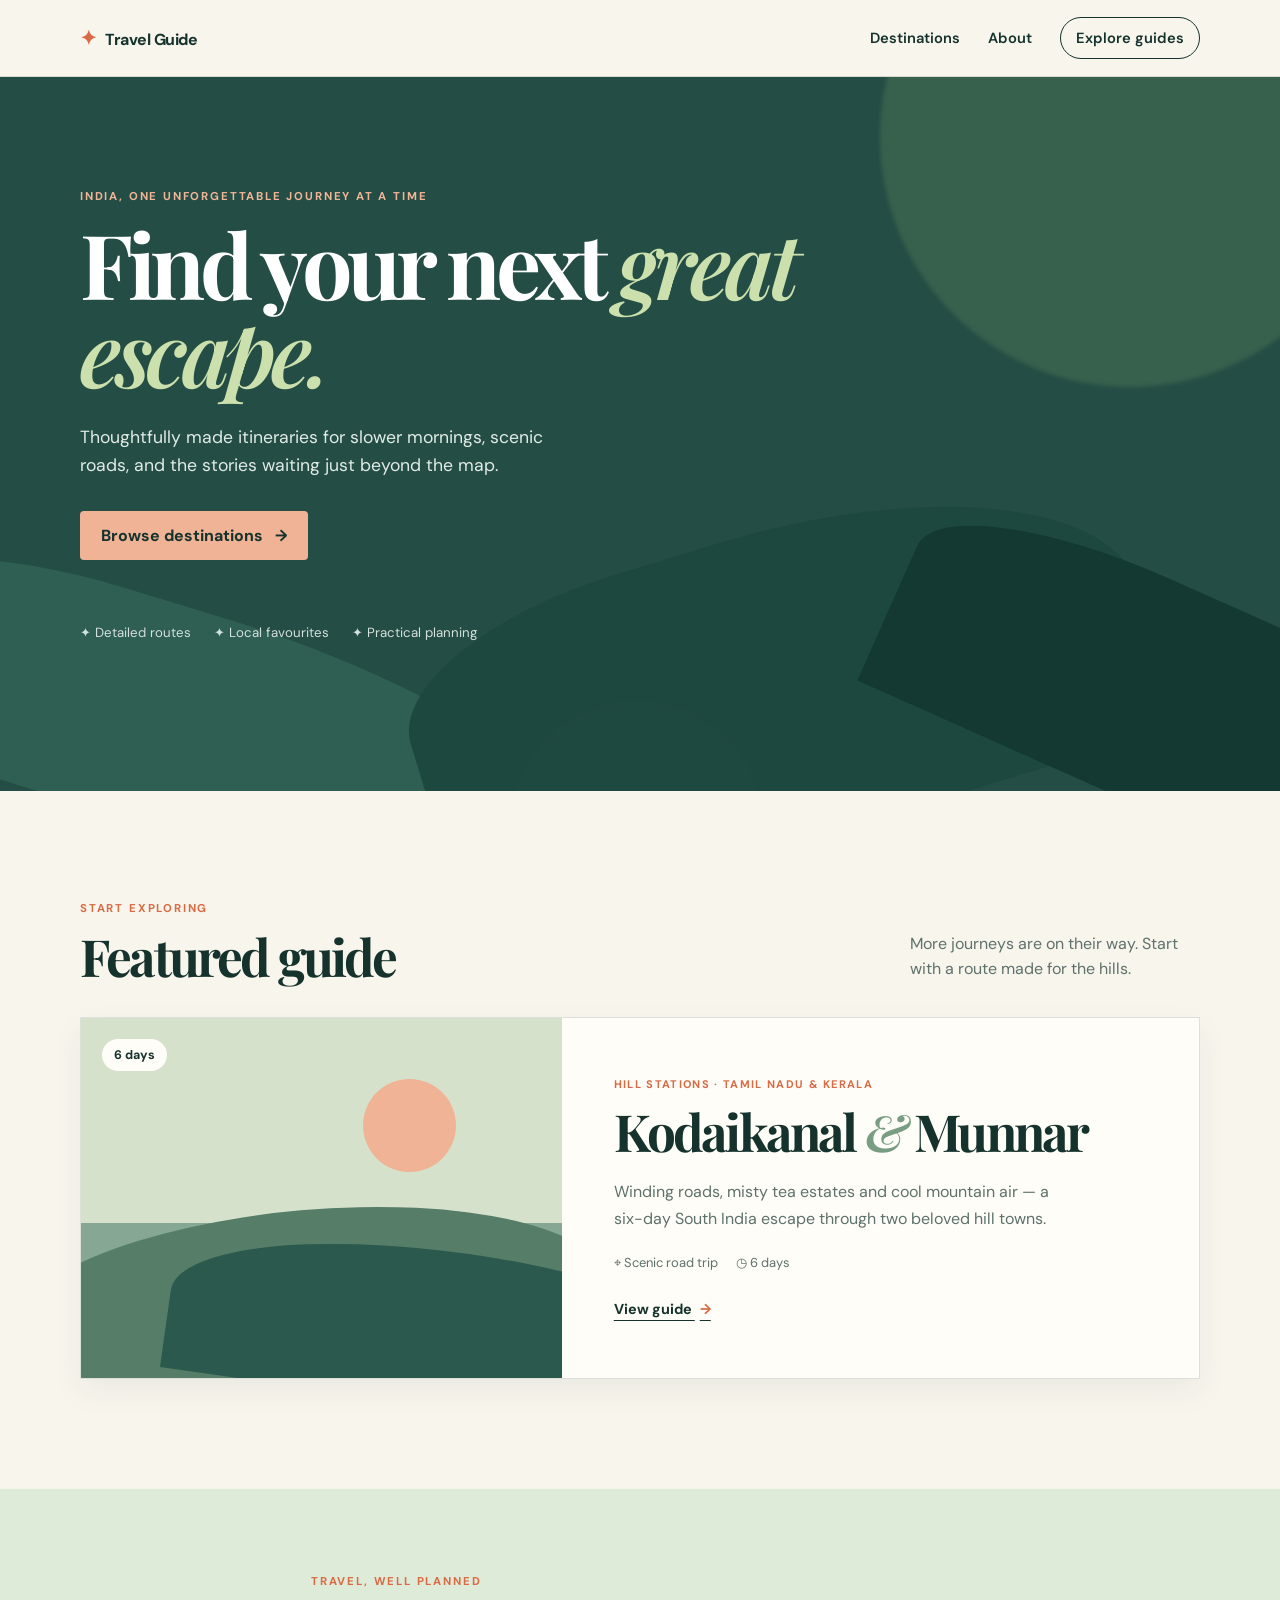
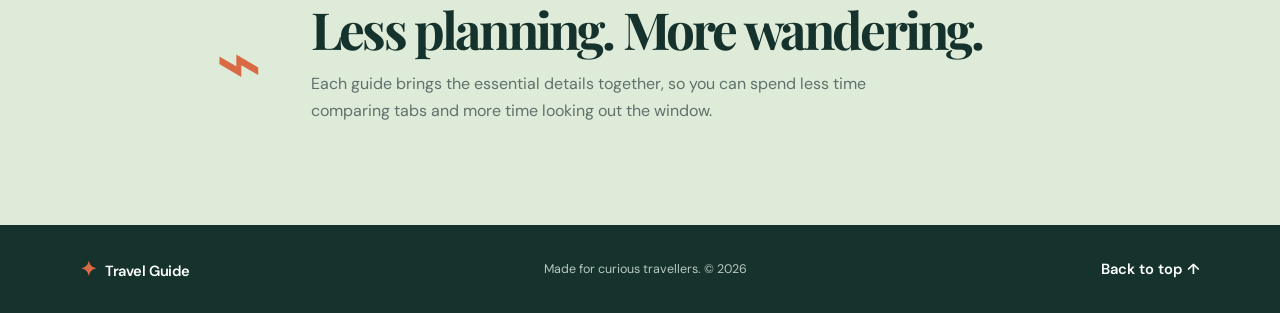
==== index.html @ 1a54e7f2 "Index page" ====
<!doctype html>
<html lang="en">
  <head>
    <meta charset="utf-8" />
    <meta name="viewport" content="width=device-width, initial-scale=1" />
    <meta name="description" content="Curated travel itineraries and destination guides." />
    <title>Travel Guide Portal</title>
    <link rel="preconnect" href="https://fonts.googleapis.com" />
    <link rel="preconnect" href="https://fonts.gstatic.com" crossorigin />
    <link href="https://fonts.googleapis.com/css2?family=DM+Sans:wght@400;500;600;700&family=Playfair+Display:wght@600;700&display=swap" rel="stylesheet" />
    <link rel="stylesheet" href="./assets/css/style.css" />
  </head>
  <body>
    <a class="skip-link" href="#guides">Skip to guides</a>
    <header class="site-header" id="top">
      <nav class="nav container" aria-label="Main navigation">
        <a class="brand" href="./index.html" aria-label="Travel Guide Portal home">
          <span class="brand-mark" aria-hidden="true">✦</span> Travel Guide
        </a>
        <button class="menu-toggle" type="button" aria-expanded="false" aria-controls="nav-links">Menu</button>
        <div class="nav-links" id="nav-links">
          <a href="#guides">Destinations</a>
          <a href="#about">About</a>
          <a class="nav-cta" href="#guides">Explore guides</a>
        </div>
      </nav>
    </header>

    <main>
      <section class="hero">
        <div class="hero-glow glow-one"></div><div class="hero-glow glow-two"></div>
        <div class="container hero-content">
          <p class="eyebrow">INDIA, ONE UNFORGETTABLE JOURNEY AT A TIME</p>
          <h1>Find your next <em>great escape.</em></h1>
          <p class="hero-copy">Thoughtfully made itineraries for slower mornings, scenic roads, and the stories waiting just beyond the map.</p>
          <a class="button button-primary" href="#guides">Browse destinations <span aria-hidden="true">→</span></a>
          <div class="hero-details" aria-label="Travel guide features">
            <span>✦ Detailed routes</span><span>✦ Local favourites</span><span>✦ Practical planning</span>
          </div>
        </div>
        <div class="mountains" aria-hidden="true"><i></i><b></b><strong></strong></div>
      </section>

      <section class="guides-section container" id="guides">
        <div class="section-heading">
          <div><p class="eyebrow">START EXPLORING</p><h2>Featured guide</h2></div>
          <p>More journeys are on their way. Start with a route made for the hills.</p>
        </div>
        <article class="destination-card">
          <div class="destination-image" role="img" aria-label="Illustration of misty green hills">
            <span class="card-badge">6 days</span>
            <div class="sun"></div><div class="hill hill-back"></div><div class="hill hill-front"></div>
          </div>
          <div class="card-content">
            <p class="card-category">HILL STATIONS · TAMIL NADU & KERALA</p>
            <h3>Kodaikanal <span>&amp;</span> Munnar</h3>
            <p>Winding roads, misty tea estates and cool mountain air — a six-day South India escape through two beloved hill towns.</p>
            <div class="card-meta"><span>⌖ Scenic road trip</span><span>◷ 6 days</span></div>
            <a class="text-link" href="./kodaikanal-munnar/index.html">View guide <span aria-hidden="true">→</span></a>
          </div>
        </article>
      </section>

      <section class="about-section" id="about">
        <div class="container about-content"><span class="compass" aria-hidden="true">⌁</span><div><p class="eyebrow">TRAVEL, WELL PLANNED</p><h2>Less planning. More wandering.</h2><p>Each guide brings the essential details together, so you can spend less time comparing tabs and more time looking out the window.</p></div></div>
      </section>
    </main>

    <footer class="site-footer"><div class="container footer-content"><a class="brand" href="#top"><span class="brand-mark" aria-hidden="true">✦</span> Travel Guide</a><p>Made for curious travellers. © <span id="year"></span></p><a href="#top">Back to top ↑</a></div></footer>
    <script src="./assets/js/main.js"></script>
  </body>
</html>
---- assets/css/style.css ----
:root{--ink:#16322d;--muted:#5e716b;--cream:#f8f5ed;--paper:#fffdf8;--sage:#c9d9c0;--accent:#d96a43;--line:rgba(22,50,45,.14);font-family:"DM Sans",sans-serif;color:var(--ink);background:var(--cream)}*{box-sizing:border-box}html{scroll-behavior:smooth}body{margin:0}.container{width:min(1120px,calc(100% - 40px));margin:auto}.skip-link{position:absolute;left:-9999px}.skip-link:focus{left:16px;top:16px;z-index:9;background:white;padding:10px}.site-header{background:var(--cream);border-bottom:1px solid var(--line);position:sticky;top:0;z-index:5}.nav{min-height:76px;display:flex;align-items:center;justify-content:space-between;gap:24px}.brand{color:var(--ink);font-weight:700;text-decoration:none;letter-spacing:-.03em}.brand-mark{color:var(--accent);font-size:1.25rem;margin-right:5px}.nav-links{display:flex;align-items:center;gap:28px}.nav-links a,.site-footer a{color:var(--ink);text-decoration:none;font-size:.92rem;font-weight:600}.nav-cta{border:1px solid var(--ink);padding:10px 15px;border-radius:99px}.menu-toggle{display:none;background:none;border:0;font:inherit;font-weight:700;color:var(--ink)}.hero{min-height:605px;background:#244d45;color:#fff;overflow:hidden;position:relative;isolation:isolate}.hero-content{padding:112px 0 150px;position:relative;z-index:2}.eyebrow{font-size:.71rem;letter-spacing:.16em;font-weight:700;margin:0 0 15px;color:var(--accent)}.hero .eyebrow{color:#f3b597}.hero h1{max-width:730px;font-family:"Playfair Display",serif;font-size:clamp(3.2rem,7vw,6.4rem);line-height:.98;letter-spacing:-.06em;margin:0}.hero h1 em{font-weight:600;color:#cce0ad}.hero-copy{font-size:1.1rem;line-height:1.6;max-width:505px;margin:28px 0 32px;color:#e1ebe6}.button{display:inline-flex;gap:12px;align-items:center;text-decoration:none;font-weight:700;padding:14px 21px;border-radius:4px}.button-primary{background:#f0b395;color:var(--ink)}.hero-details{margin-top:64px;display:flex;gap:23px;font-size:.83rem;color:#d4e0db}.mountains{position:absolute;inset:auto 0 0;height:270px;z-index:1;opacity:.95}.mountains>*{position:absolute;bottom:-50px;width:58vw;height:220px;background:#183d37;transform:rotate(17deg);border-radius:33% 53% 0 0}.mountains i{left:-12%;background:#2f6053}.mountains b{left:32%;height:310px;background:#1d4840;transform:rotate(-17deg)}.mountains strong{left:68%;background:#143832;transform:rotate(24deg)}.hero-glow{position:absolute;border-radius:50%;filter:blur(2px);z-index:0}.glow-one{width:500px;height:500px;background:rgba(147,187,116,.18);right:-100px;top:-190px}.glow-two{width:250px;height:250px;background:rgba(240,179,149,.15);left:40%;bottom:-160px}.guides-section{padding:110px 0}.section-heading{display:flex;align-items:end;justify-content:space-between;margin-bottom:35px;gap:24px}.section-heading h2,.about-content h2{font:700 clamp(2.2rem,4vw,3.7rem)/1 "Playfair Display",serif;letter-spacing:-.055em;margin:0}.section-heading>p{max-width:290px;margin:0;color:var(--muted);line-height:1.55}.destination-card{background:var(--paper);border:1px solid var(--line);display:grid;grid-template-columns:43% 1fr;box-shadow:0 12px 30px rgba(18,53,45,.06);transition:transform .25s,box-shadow .25s}.destination-card:hover{transform:translateY(-5px);box-shadow:0 18px 38px rgba(18,53,45,.12)}.destination-image{min-height:360px;position:relative;overflow:hidden;background:linear-gradient(#d6e1cc 0 57%,#85a793 57%)}.sun{position:absolute;width:93px;height:93px;border-radius:50%;background:#f0b395;right:22%;top:17%}.hill{position:absolute;border-radius:60% 60% 0 0;bottom:-30px}.hill-back{width:125%;height:55%;left:-15%;background:#557d68;transform:rotate(-5deg)}.hill-front{width:120%;height:43%;left:18%;background:#2c594e;transform:rotate(8deg)}.card-badge{background:var(--paper);border-radius:99px;padding:8px 12px;position:absolute;top:21px;left:21px;font-size:.78rem;font-weight:700;z-index:2}.card-content{padding:52px;align-self:center}.card-category{color:var(--accent);font-size:.69rem;letter-spacing:.12em;font-weight:700;margin:0 0 15px}.card-content h3{font:700 clamp(2rem,4vw,3.5rem)/1 "Playfair Display",serif;letter-spacing:-.055em;margin:0}.card-content h3 span{font-style:italic;font-weight:600;color:#789d82}.card-content>p:not(.card-category){line-height:1.65;color:var(--muted);max-width:460px;margin:22px 0}.card-meta{display:flex;gap:18px;color:var(--muted);font-size:.81rem;margin-bottom:27px}.text-link{color:var(--ink);text-underline-offset:6px;font-size:.9rem;font-weight:700}.text-link span{color:var(--accent);padding-left:5px}.about-section{background:#dfebd9;padding:85px 0}.about-content{display:flex;align-items:center;gap:48px;max-width:850px}.about-content .compass{font:5rem/1 "Playfair Display";color:var(--accent)}.about-content p:last-child{color:var(--muted);line-height:1.65;max-width:590px}.site-footer{background:var(--ink);color:#dce9e1;padding:31px 0}.site-footer .brand,.site-footer a{color:#fff}.footer-content{display:flex;justify-content:space-between;align-items:center;gap:20px}.footer-content p{font-size:.78rem;margin:0;color:#b8c9c2}@media(max-width:700px){.nav{min-height:65px}.menu-toggle{display:block}.nav-links{display:none;position:absolute;top:65px;left:0;right:0;background:var(--cream);border-bottom:1px solid var(--line);padding:20px;flex-direction:column;align-items:stretch;gap:18px}.nav-links.open{display:flex}.nav-cta{text-align:center}.hero{min-height:570px}.hero-content{padding-top:82px}.hero-details{margin-top:48px;flex-direction:column;gap:10px}.section-heading{display:block}.section-heading>p{margin-top:16px}.destination-card{grid-template-columns:1fr}.destination-image{min-height:255px}.card-content{padding:32px 26px}.about-content{align-items:flex-start;gap:22px}.about-content .compass{font-size:3.5rem}.footer-content{align-items:flex-start;flex-direction:column;gap:13px}}
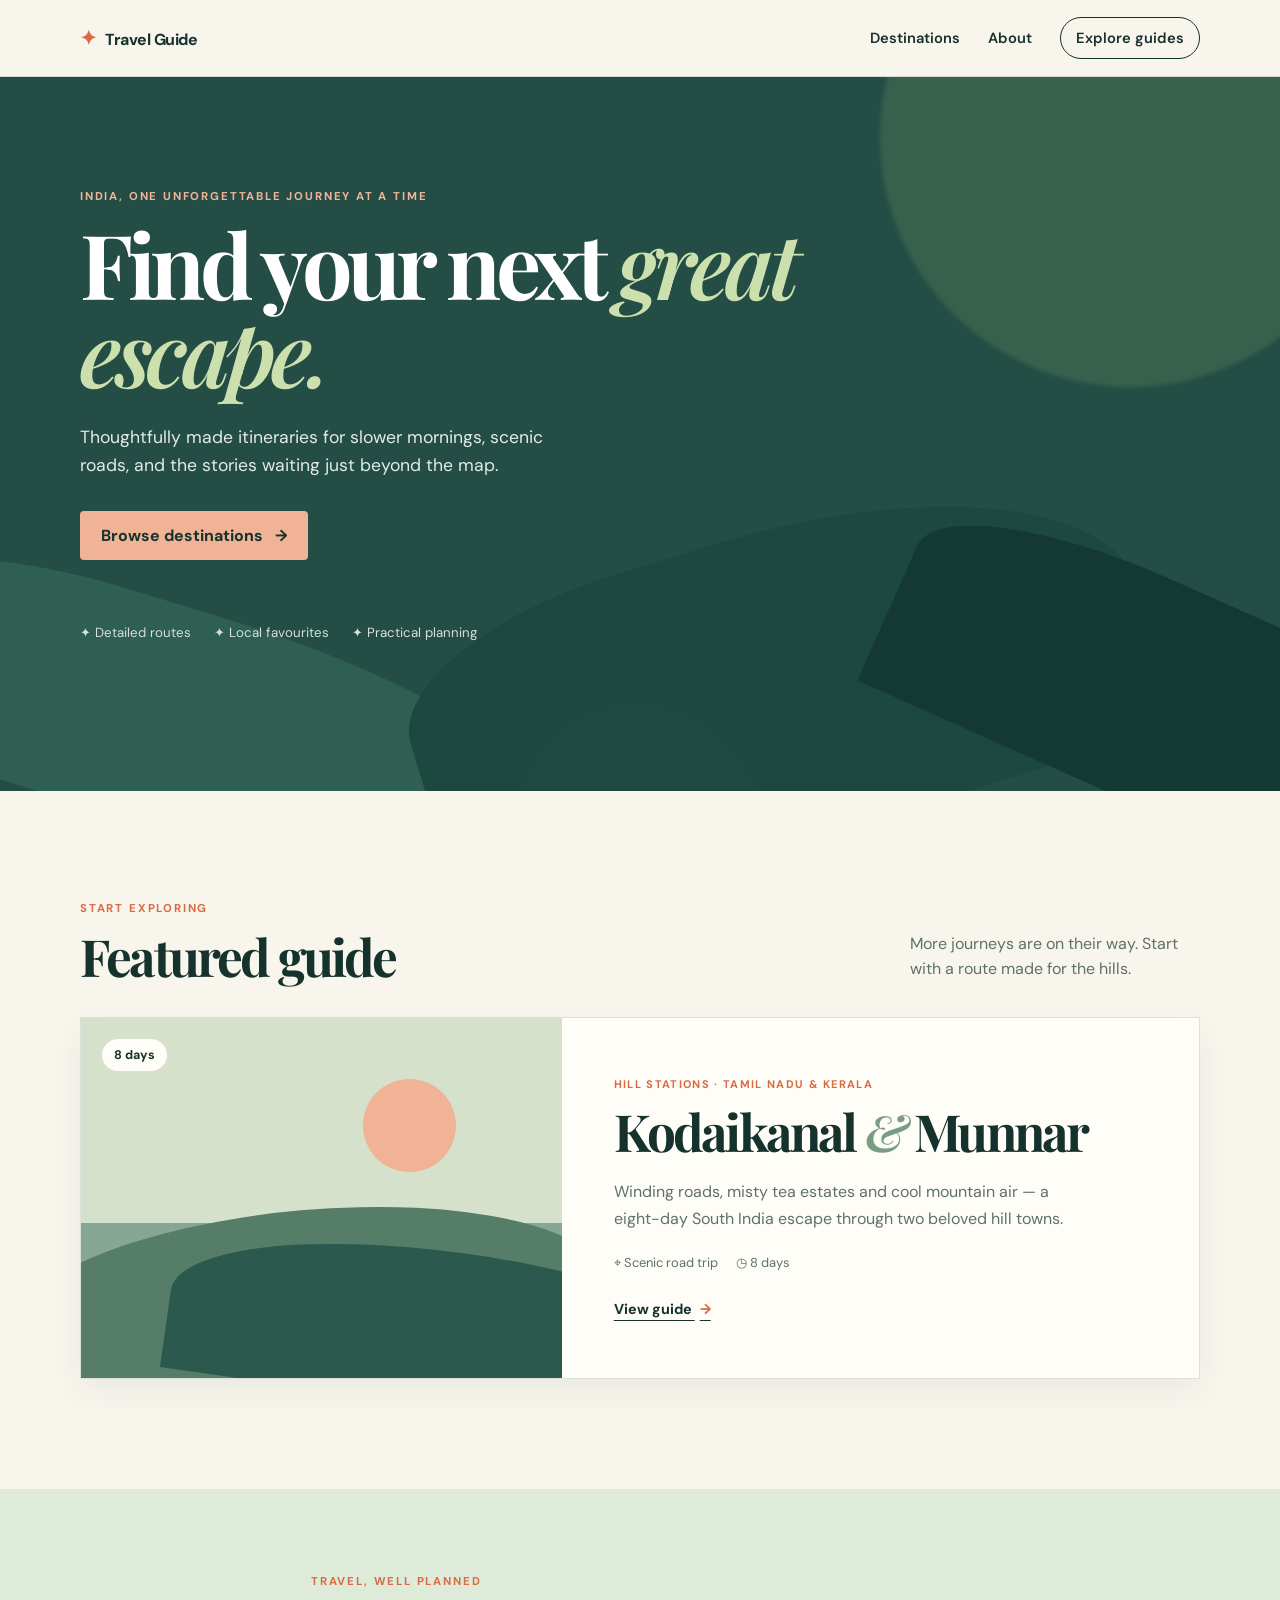
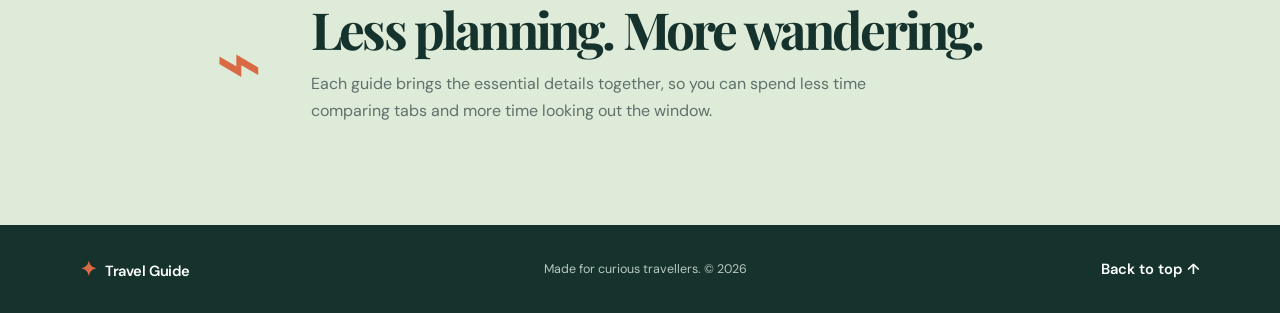
==== commit d6aa6a6a: "Site nav" ====
--- a/index.html
+++ b/index.html
@@ -9,6 +9,11 @@
     <link rel="preconnect" href="https://fonts.gstatic.com" crossorigin />
     <link href="https://fonts.googleapis.com/css2?family=DM+Sans:wght@400;500;600;700&family=Playfair+Display:wght@600;700&display=swap" rel="stylesheet" />
     <link rel="stylesheet" href="./assets/css/style.css" />
+	<link rel="icon" type="image/x-icon" href="/travel-guide/assets/images/favicon/favicon.ico">
+	<link rel="icon" type="image/png" sizes="16x16" href="/travel-guide/assets/images/favicon/favicon-16x16.png">
+	<link rel="icon" type="image/png" sizes="32x32" href="/travel-guide/assets/images/favicon/favicon-32x32.png">
+	<link rel="apple-touch-icon" href="/travel-guide/assets/images/favicon/apple-touch-icon.png">
+	<link rel="manifest" href="/travel-guide/assets/images/favicon/site.webmanifest">
   </head>
   <body>
     <a class="skip-link" href="#guides">Skip to guides</a>
@@ -48,14 +53,14 @@
         </div>
         <article class="destination-card">
           <div class="destination-image" role="img" aria-label="Illustration of misty green hills">
-            <span class="card-badge">6 days</span>
+            <span class="card-badge">8 days</span>
             <div class="sun"></div><div class="hill hill-back"></div><div class="hill hill-front"></div>
           </div>
           <div class="card-content">
             <p class="card-category">HILL STATIONS · TAMIL NADU & KERALA</p>
             <h3>Kodaikanal <span>&amp;</span> Munnar</h3>
-            <p>Winding roads, misty tea estates and cool mountain air — a six-day South India escape through two beloved hill towns.</p>
-            <div class="card-meta"><span>⌖ Scenic road trip</span><span>◷ 6 days</span></div>
+            <p>Winding roads, misty tea estates and cool mountain air — a eight-day South India escape through two beloved hill towns.</p>
+            <div class="card-meta"><span>⌖ Scenic road trip</span><span>◷ 8 days</span></div>
             <a class="text-link" href="./kodaikanal-munnar/index.html">View guide <span aria-hidden="true">→</span></a>
           </div>
         </article>
